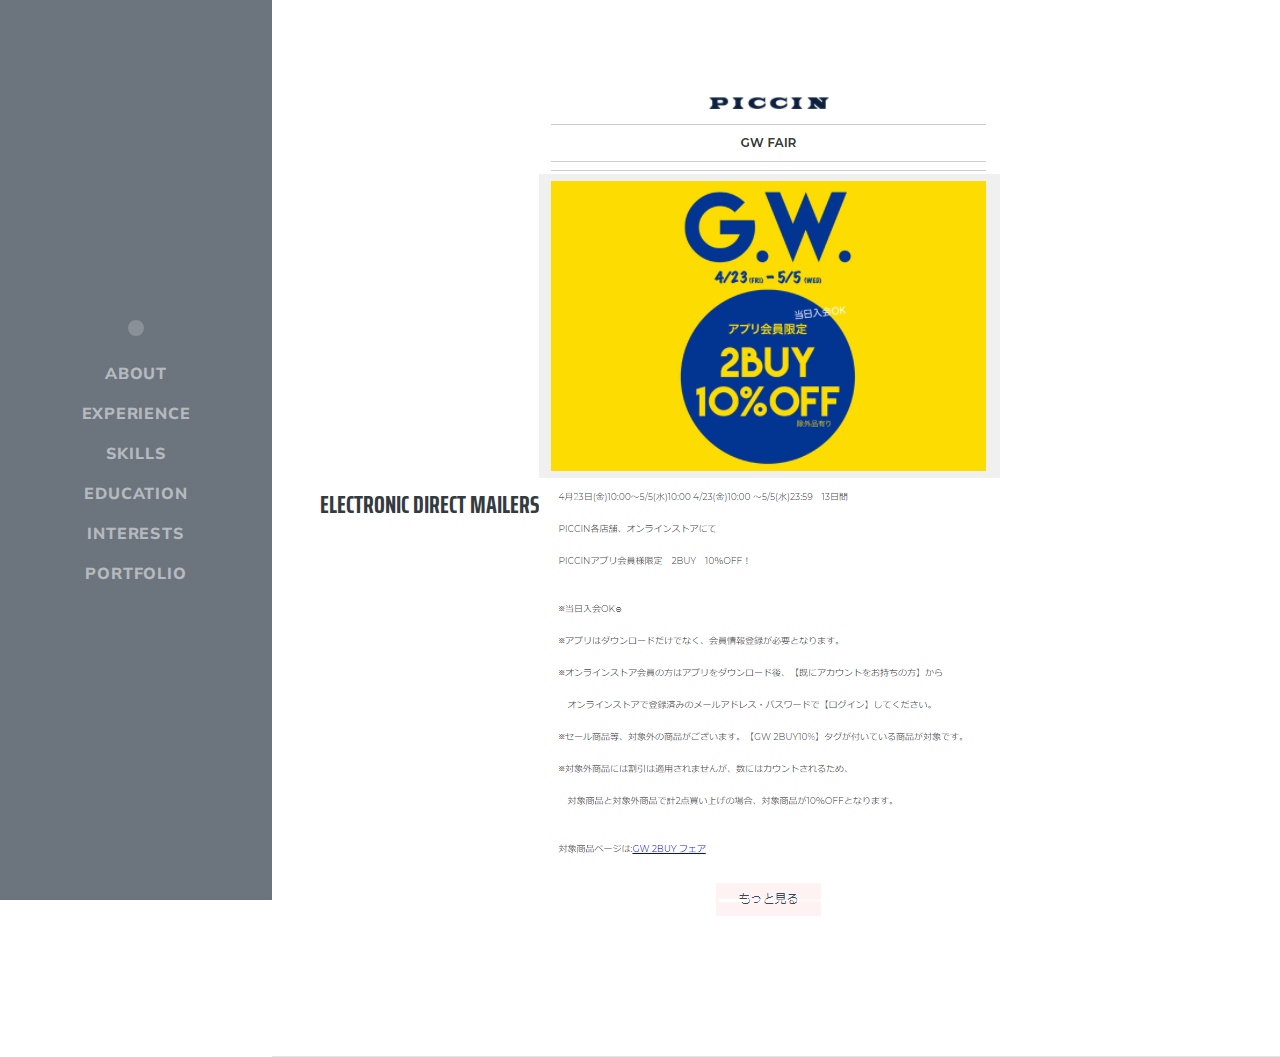
==== portfolio.html @ f83d995c "Update portfolio.html" ====
<!DOCTYPE html>
<html lang="en">
    <head>
        <meta charset="utf-8" />
        <meta name="viewport" content="width=device-width, initial-scale=1, shrink-to-fit=no" />
        <meta name="description" content="" />
        <meta name="author" content="" />
        <title>Resume: Ivan Neo</title>
        <link rel="icon" type="image/x-icon" href="assets/img/favicon.ico" />
        <!-- Font Awesome icons (free version)-->
        <script src="https://use.fontawesome.com/releases/v5.13.0/js/all.js" crossorigin="anonymous"></script>
        <!-- Google fonts-->
        <link href="https://fonts.googleapis.com/css?family=Saira+Extra+Condensed:500,700" rel="stylesheet" type="text/css" />
        <link href="https://fonts.googleapis.com/css?family=Muli:400,400i,800,800i" rel="stylesheet" type="text/css" />
        <!-- Core theme CSS (includes Bootstrap)-->
        <link href="css/styles.css" rel="stylesheet" />
    </head>
    <body id="page-top">
        <!-- Navigation-->
        <nav class="navbar navbar-expand-lg navbar-dark bg-primary fixed-top" id="sideNav">
            <a class="navbar-brand js-scroll-trigger" href="#page-top">
                <span class="d-block d-lg-none">Ivan Neo</span>
                <span class="d-none d-lg-block"><img class="img-fluid img-profile rounded-circle mx-auto mb-2" src="assets/img/ivaneo.jpg" alt="" /></span>
            </a>
            <button class="navbar-toggler" type="button" data-toggle="collapse" data-target="#navbarSupportedContent" aria-controls="navbarSupportedContent" aria-expanded="false" aria-label="Toggle navigation"><span class="navbar-toggler-icon"></span></button>
            <div class="collapse navbar-collapse" id="navbarSupportedContent">
                <ul class="navbar-nav">
                    <li class="nav-item"><a class="nav-link js-scroll-trigger" href="index.html#about">About</a></li>
                    <li class="nav-item"><a class="nav-link js-scroll-trigger" href="index.html#experience">Experience</a></li>
                    <li class="nav-item"><a class="nav-link js-scroll-trigger" href="index.html#skills">Skills</a></li>
                    <li class="nav-item"><a class="nav-link js-scroll-trigger" href="index.html#education">Education</a></li>
                    <li class="nav-item"><a class="nav-link js-scroll-trigger" href="index.html#interests">Interests</a></li>
                    <li class="nav-item"><a class="nav-link js-scroll-trigger" href="portfolio.html">Portfolio</a></li>
                </ul>
            </div>
        </nav>
        
        <!-- Page Content-->
        <div class="container-fluid p-0">
            <!-- About-->
            <section class="resume-section" id="about">
                              
    <h3 class="mb-5">Electronic Direct Mailers</h3>
                    <div class="d-flex flex-column flex-md-row justify-content-between mb-5">                 
                                     
         <div id="carouselEDM" class="carousel slide" data-ride="carousel">
  <ol class="carousel-indicators">
    <li data-target="#carouselEDM" data-slide-to="0" class="active"></li>
    <li data-target="#carouselEDM" data-slide-to="1"></li>
    <li data-target="#carouselEDM" data-slide-to="2"></li>
  </ol>
  <div class="carousel-inner">
    <div class="carousel-item active">
      <img class="d-block w-100" src="assets/img/edm-event-sp.PNG" alt="Event EDM">
    </div>
    <div class="carousel-item">
      <img class="d-block w-100" src="assets/img/edm-feature-sp.PNG" alt="Feature EDM">
    </div>
    <div class="carousel-item">
      <img class="d-block w-100" src="assets/img/edm-new-sp.PNG" alt="New Item EDM">
    </div>
  </div>
  <a class="carousel-control-prev" href="#carouselEDM" role="button" data-slide="prev">
    <span class="carousel-control-prev-icon" aria-hidden="true"></span>
    <span class="sr-only">Previous</span>
  </a>
  <a class="carousel-control-next" href="#carouselEDM" role="button" data-slide="next">
    <span class="carousel-control-next-icon" aria-hidden="true"></span>
    <span class="sr-only">Next</span>
  </a>
</div>
   </div>                
            </section>
            <hr class="m-0" />
 
        <!-- Bootstrap core JS-->
        <script src="https://cdnjs.cloudflare.com/ajax/libs/jquery/3.5.1/jquery.min.js"></script>
        <script src="https://stackpath.bootstrapcdn.com/bootstrap/4.5.0/js/bootstrap.bundle.min.js"></script>
        <!-- Third party plugin JS-->
        <script src="https://cdnjs.cloudflare.com/ajax/libs/jquery-easing/1.4.1/jquery.easing.min.js"></script>
        <!-- Core theme JS-->
        <script src="js/scripts.js"></script>
    </body>
</html>
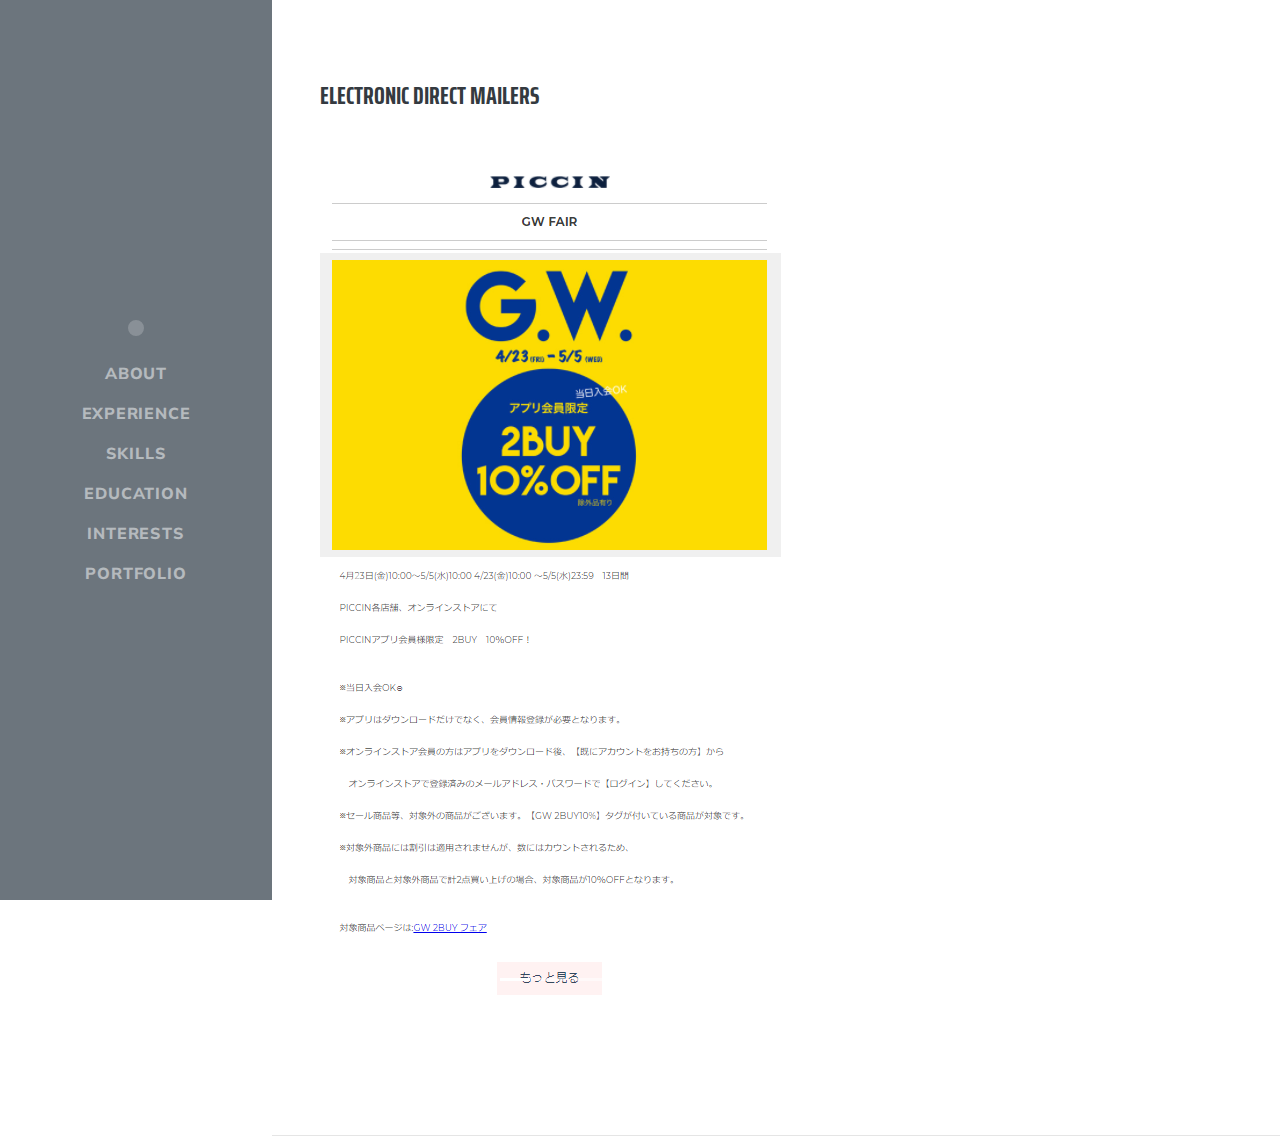
==== commit 20361a42: "Update portfolio.html" ====
--- a/portfolio.html
+++ b/portfolio.html
@@ -38,11 +38,10 @@
         <!-- Page Content-->
         <div class="container-fluid p-0">
             <!-- About-->
-            <section class="resume-section" id="about">
-                              
-    <h3 class="mb-5">Electronic Direct Mailers</h3>
+    <section class="resume-section" id="about">                         
                     <div class="d-flex flex-column flex-md-row justify-content-between mb-5">                 
-                                     
+                     <div class="flex-grow-1">       
+                             <h3 class="mb-5">Electronic Direct Mailers</h3>
          <div id="carouselEDM" class="carousel slide" data-ride="carousel">
   <ol class="carousel-indicators">
     <li data-target="#carouselEDM" data-slide-to="0" class="active"></li>
@@ -68,9 +67,10 @@
     <span class="carousel-control-next-icon" aria-hidden="true"></span>
     <span class="sr-only">Next</span>
   </a>
-</div>
-   </div>                
-            </section>
+  </div>            
+  </div>
+  </div>                
+  </section>
             <hr class="m-0" />
  
         <!-- Bootstrap core JS-->
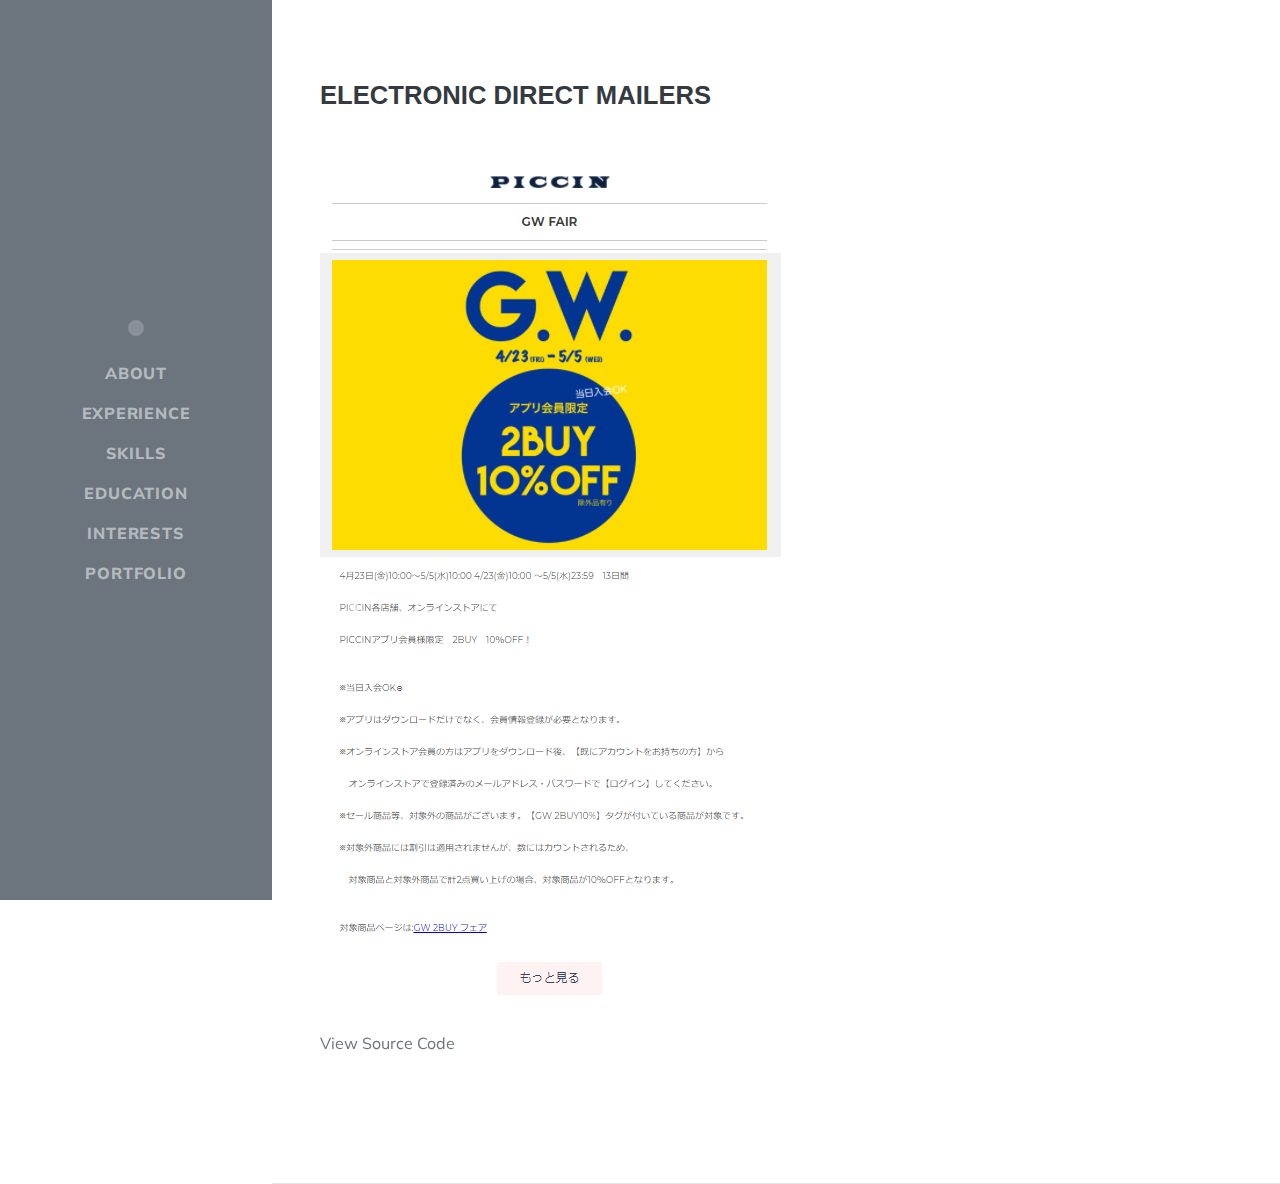
==== commit 7c5cc141: "Update portfolio.html" ====
--- a/portfolio.html
+++ b/portfolio.html
@@ -1,20 +1,22 @@
 <!DOCTYPE html>
+<html lang="en">
+   
+    <!DOCTYPE html>
 <html lang="en">
     <head>
         <meta charset="utf-8" />
         <meta name="viewport" content="width=device-width, initial-scale=1, shrink-to-fit=no" />
-        <meta name="description" content="" />
-        <meta name="author" content="" />
+        <meta name="description" content="Resume - Portfolio" />
+        <meta name="author" content="Ivan Neo" />
         <title>Resume: Ivan Neo</title>
         <link rel="icon" type="image/x-icon" href="assets/img/favicon.ico" />
-        <!-- Font Awesome icons (free version)-->
-        <script src="https://use.fontawesome.com/releases/v5.13.0/js/all.js" crossorigin="anonymous"></script>
         <!-- Google fonts-->
-        <link href="https://fonts.googleapis.com/css?family=Saira+Extra+Condensed:500,700" rel="stylesheet" type="text/css" />
-        <link href="https://fonts.googleapis.com/css?family=Muli:400,400i,800,800i" rel="stylesheet" type="text/css" />
+        <link href="https://fonts.googleapis.com/css?family=Josefin+Sans:400,600" rel="stylesheet" type="text/css" />
+               <link href="https://fonts.googleapis.com/css?family=Muli:400,400i,800,800i" rel="stylesheet" type="text/css" />
         <!-- Core theme CSS (includes Bootstrap)-->
         <link href="css/styles.css" rel="stylesheet" />
     </head>
+    
     <body id="page-top">
         <!-- Navigation-->
         <nav class="navbar navbar-expand-lg navbar-dark bg-primary fixed-top" id="sideNav">
@@ -43,14 +45,9 @@
                      <div class="flex-grow-1">       
                              <h3 class="mb-5">Electronic Direct Mailers</h3>
          <div id="carouselEDM" class="carousel slide" data-ride="carousel">
-  <ol class="carousel-indicators">
-    <li data-target="#carouselEDM" data-slide-to="0" class="active"></li>
-    <li data-target="#carouselEDM" data-slide-to="1"></li>
-    <li data-target="#carouselEDM" data-slide-to="2"></li>
-  </ol>
   <div class="carousel-inner">
     <div class="carousel-item active">
-      <img class="d-block w-100" src="assets/img/edm-event-sp.PNG" alt="Event EDM">
+      <img class="d-block w-100" src="assets/img/edm-event-sp.PNG" alt="Event EDM"><br>View Source Code
     </div>
     <div class="carousel-item">
       <img class="d-block w-100" src="assets/img/edm-feature-sp.PNG" alt="Feature EDM">
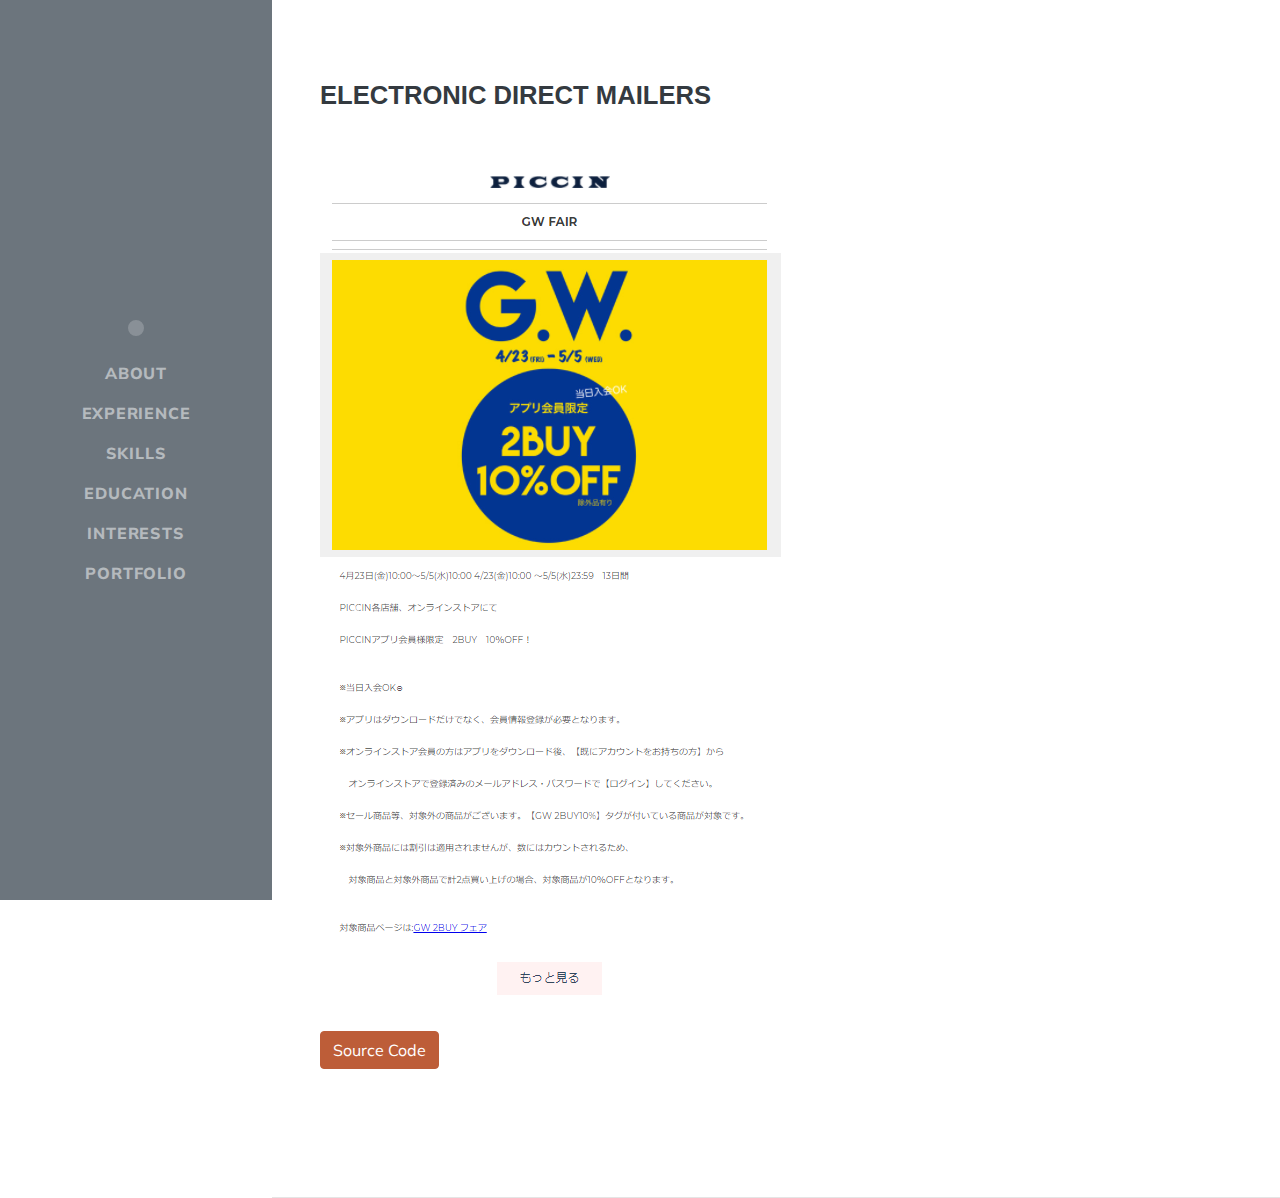
==== commit 38e14764: "Update portfolio.html" ====
--- a/portfolio.html
+++ b/portfolio.html
@@ -47,7 +47,7 @@
          <div id="carouselEDM" class="carousel slide" data-ride="carousel">
   <div class="carousel-inner">
     <div class="carousel-item active">
-      <img class="d-block w-100" src="assets/img/edm-event-sp.PNG" alt="Event EDM"><br>View Source Code
+      <img class="d-block w-100" src="assets/img/edm-event-sp.PNG" alt="Event EDM"><br><button type="button" class="btn btn-primary">Source Code</button>
     </div>
     <div class="carousel-item">
       <img class="d-block w-100" src="assets/img/edm-feature-sp.PNG" alt="Feature EDM">
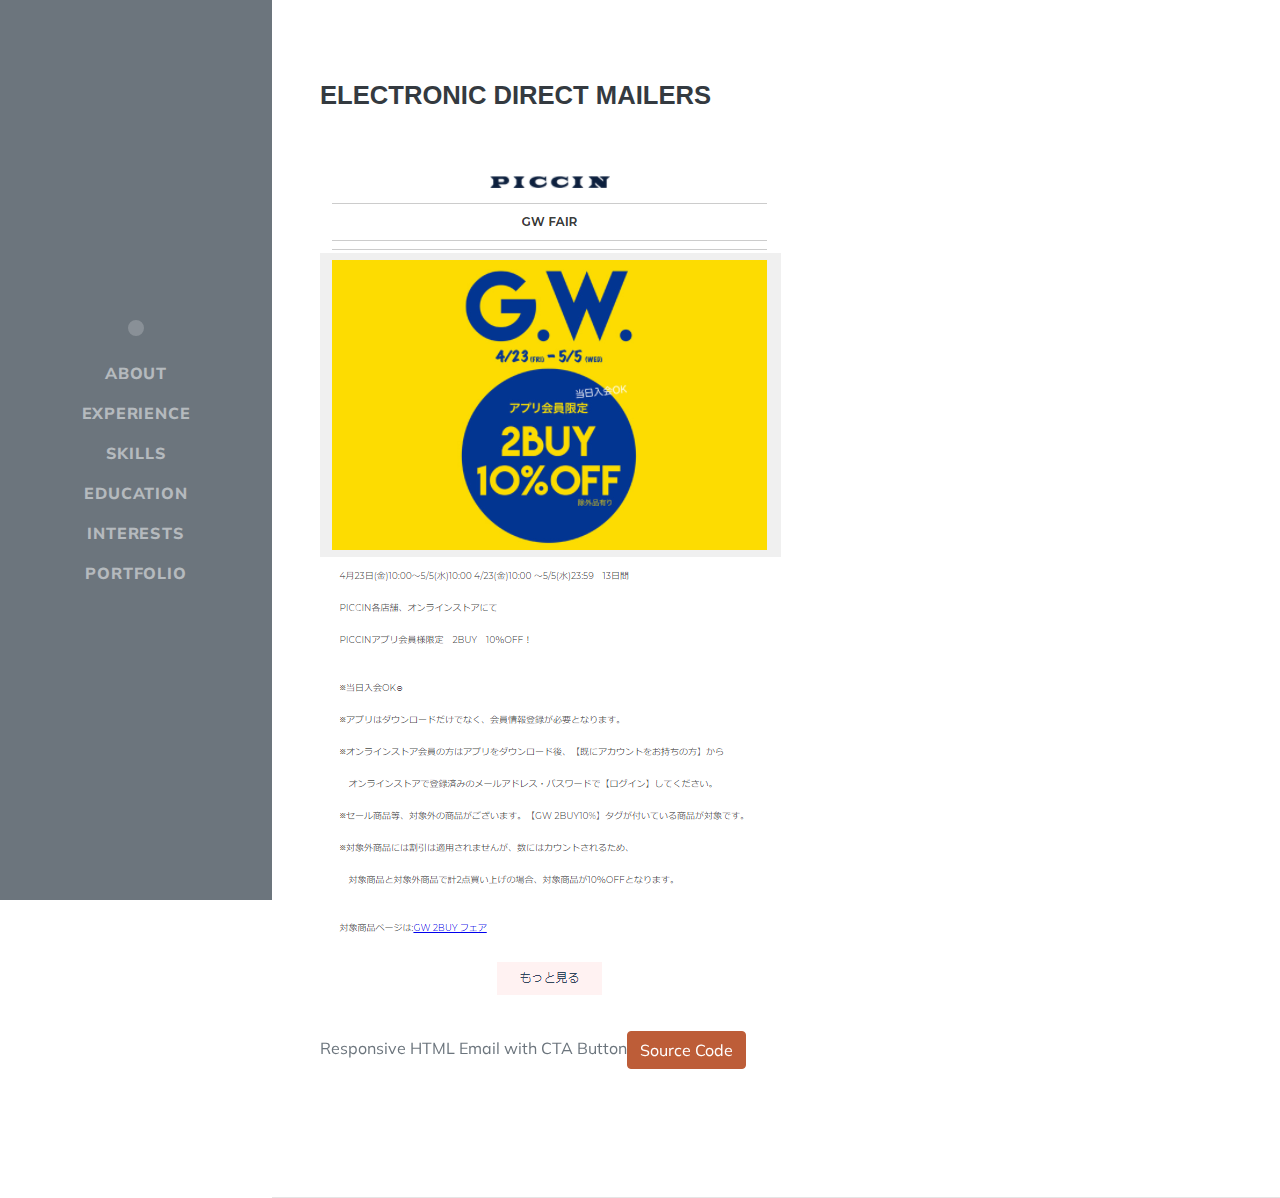
==== commit e9ac4978: "Update portfolio.html" ====
--- a/portfolio.html
+++ b/portfolio.html
@@ -47,13 +47,16 @@
          <div id="carouselEDM" class="carousel slide" data-ride="carousel">
   <div class="carousel-inner">
     <div class="carousel-item active">
-      <img class="d-block w-100" src="assets/img/edm-event-sp.PNG" alt="Event EDM"><br><button type="button" class="btn btn-primary">Source Code</button>
+      <img class="d-block w-100" src="assets/img/edm-event-sp.PNG" alt="Event EDM">
+      <br>Responsive HTML Email with CTA Button<button type="button" class="btn btn-primary">Source Code</button>
     </div>
     <div class="carousel-item">
       <img class="d-block w-100" src="assets/img/edm-feature-sp.PNG" alt="Feature EDM">
+       <br>Responsive HTML Email with CTA Button<button type="button" class="btn btn-primary">Source Code</button>
     </div>
     <div class="carousel-item">
       <img class="d-block w-100" src="assets/img/edm-new-sp.PNG" alt="New Item EDM">
+      <br>Responsive HTML Email with CTA Button<button type="button" class="btn btn-primary">Source Code</button>
     </div>
   </div>
   <a class="carousel-control-prev" href="#carouselEDM" role="button" data-slide="prev">
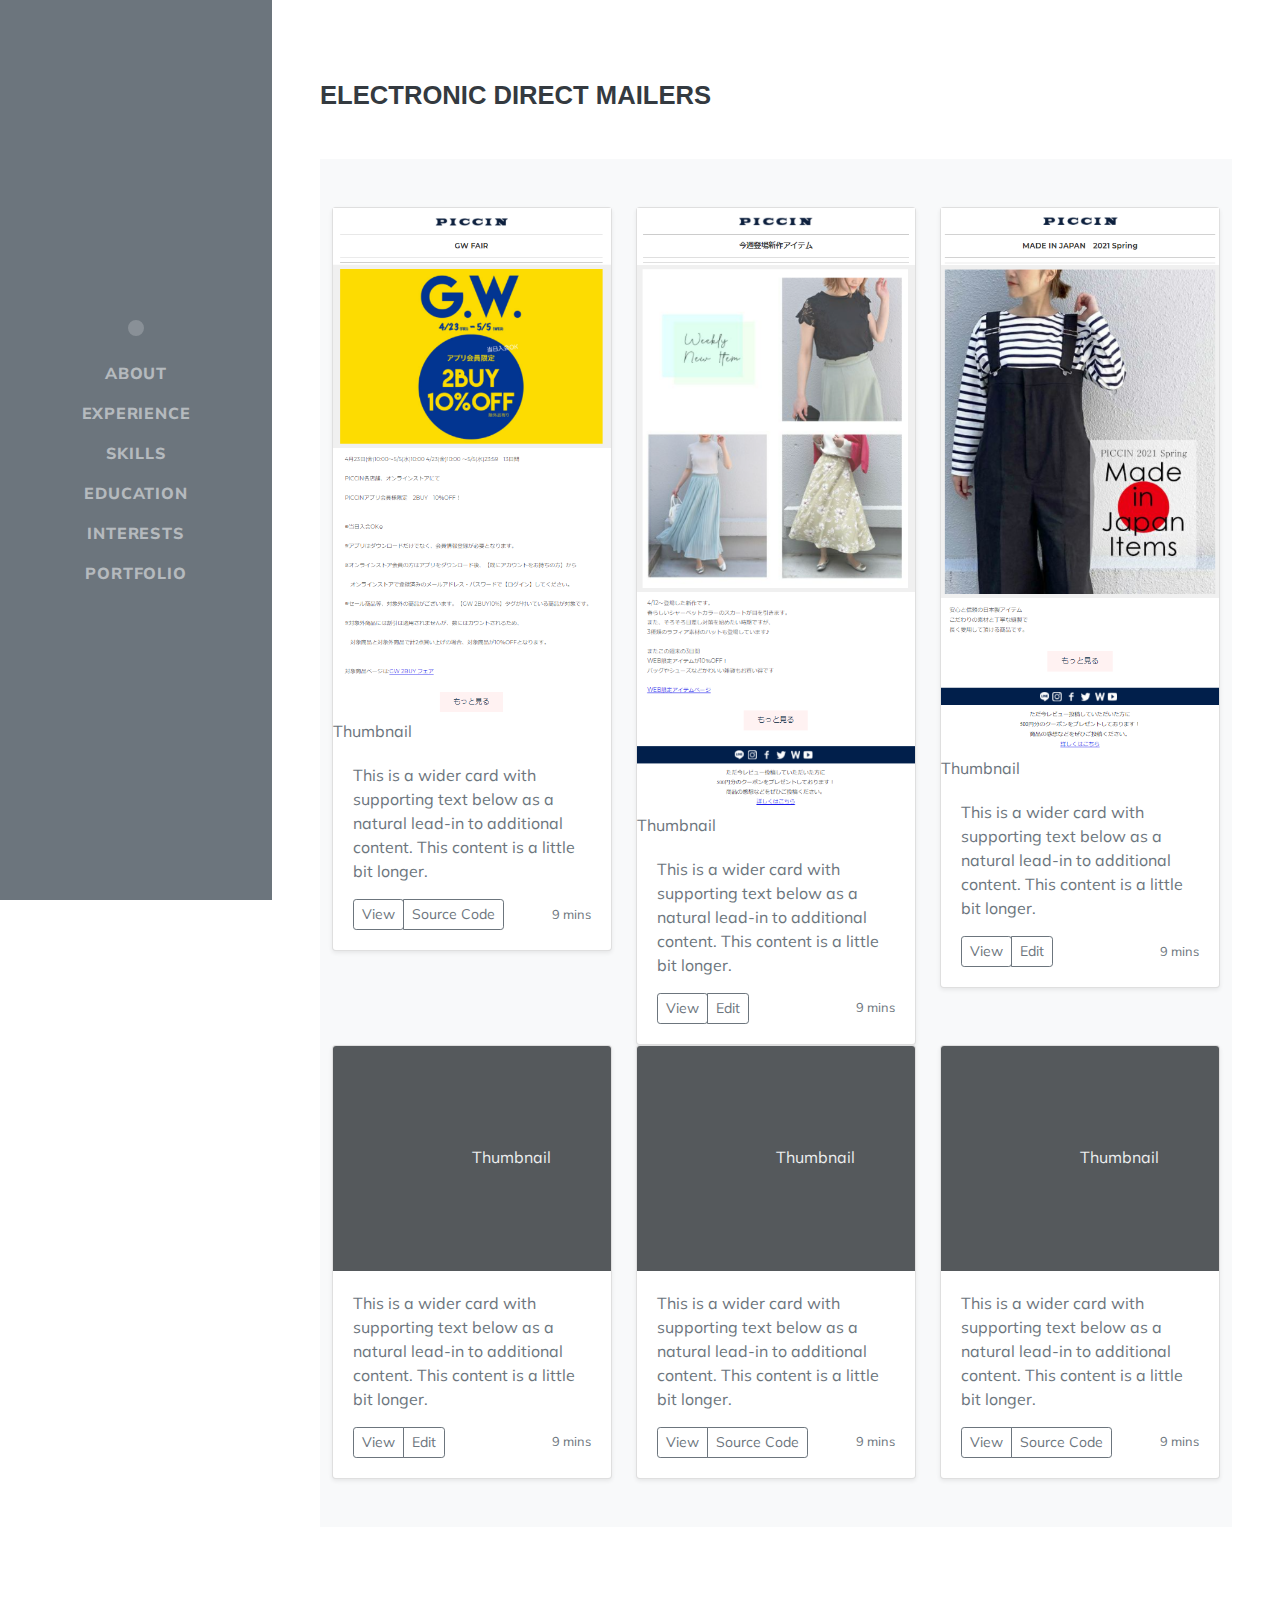
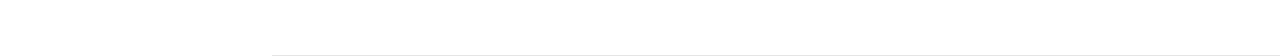
==== commit 6df8a806: "Update portfolio.html" ====
--- a/portfolio.html
+++ b/portfolio.html
@@ -44,32 +44,130 @@
                     <div class="d-flex flex-column flex-md-row justify-content-between mb-5">                 
                      <div class="flex-grow-1">       
                              <h3 class="mb-5">Electronic Direct Mailers</h3>
-         <div id="carouselEDM" class="carousel slide" data-ride="carousel">
-  <div class="carousel-inner">
-    <div class="carousel-item active">
-      <img class="d-block w-100" src="assets/img/edm-event-sp.PNG" alt="Event EDM">
-      <br>Responsive HTML Email with CTA Button<button type="button" class="btn btn-primary">Source Code</button>
-    </div>
-    <div class="carousel-item">
-      <img class="d-block w-100" src="assets/img/edm-feature-sp.PNG" alt="Feature EDM">
-       <br>Responsive HTML Email with CTA Button<button type="button" class="btn btn-primary">Source Code</button>
-    </div>
-    <div class="carousel-item">
-      <img class="d-block w-100" src="assets/img/edm-new-sp.PNG" alt="New Item EDM">
-      <br>Responsive HTML Email with CTA Button<button type="button" class="btn btn-primary">Source Code</button>
-    </div>
-  </div>
-  <a class="carousel-control-prev" href="#carouselEDM" role="button" data-slide="prev">
-    <span class="carousel-control-prev-icon" aria-hidden="true"></span>
-    <span class="sr-only">Previous</span>
-  </a>
-  <a class="carousel-control-next" href="#carouselEDM" role="button" data-slide="next">
-    <span class="carousel-control-next-icon" aria-hidden="true"></span>
-    <span class="sr-only">Next</span>
-  </a>
+	<div class="album py-5 bg-light">
+    <div class="container">
+	    
+	    <div class="post-container" id="post-container">
+        <script type="text/javascript">
+
+                $().ready(function(){
+                    $('.spoiler').hide()
+                    $(document).on('click', '.showSpoiler', function(){
+                        $(this).closest('div').find('.spoiler').show()
+                        $(this).hide()
+                        return false
+                    })
+                })
+            
+</script>
+
+      <div class="row row-cols-1 row-cols-sm-2 row-cols-md-3 g-3">
+	  
+	        <div class="col">
+          <div class="card shadow-sm">
+            <img class="d-block w-100" src="assets/img/edm-event-sp.PNG" alt="Event EDM"><title>Placeholder</title><rect width="100%" height="100%" fill="#55595c"/><text x="50%" y="50%" fill="#eceeef" dy=".3em">Thumbnail</text></img>
+
+            <div class="card-body">
+              <p class="card-text">This is a wider card with supporting text below as a natural lead-in to additional content. This content is a little bit longer.</p>
+              <div class="d-flex justify-content-between align-items-center">
+                <div class="btn-group">
+			<a href="assets/img/edm/edm-event.html" target="_blank"><button type="button" class="btn btn-sm btn-outline-secondary">View</button></a>
+                  <button type="button" class="btn btn-sm btn-outline-secondary">Source Code</button>
+                </div>
+                <small class="text-muted">9 mins</small>
+              </div>
+            </div>
+          </div>
+        </div>
+		
+        <div class="col">
+          <div class="card shadow-sm">
+			<img class="d-block w-100" src="assets/img/edm-new-sp.PNG" alt="Event EDM"><title>Placeholder</title><rect width="100%" height="100%" fill="#55595c"/><text x="50%" y="50%" fill="#eceeef" dy=".3em">Thumbnail</text></img>
+
+            <div class="card-body">
+              <p class="card-text">This is a wider card with supporting text below as a natural lead-in to additional content. This content is a little bit longer.</p>
+              <div class="d-flex justify-content-between align-items-center">
+                <div class="btn-group">
+                  <a href="assets/img/edm/edm-event.html" target="_blank"><button type="button" class="btn btn-sm btn-outline-secondary">View</button></a>
+                  <button type="button" class="btn btn-sm btn-outline-secondary">Edit</button>
+                </div>
+                <small class="text-muted">9 mins</small>
+              </div>
+            </div>
+          </div>
+        </div>
+		
+        <div class="col">
+          <div class="card shadow-sm">
+			<img class="d-block w-100" src="assets/img/edm-feature-sp.PNG" alt="Event EDM"><title>Placeholder</title><rect width="100%" height="100%" fill="#55595c"/><text x="50%" y="50%" fill="#eceeef" dy=".3em">Thumbnail</text></img>
+
+            <div class="card-body">
+              <p class="card-text">This is a wider card with supporting text below as a natural lead-in to additional content. This content is a little bit longer.</p>
+              <div class="d-flex justify-content-between align-items-center">
+                <div class="btn-group">
+                  <a href="assets/img/edm/edm-event.html" target="_blank"><button type="button" class="btn btn-sm btn-outline-secondary">View</button></a>
+                  <button type="button" class="btn btn-sm btn-outline-secondary">Edit</button>
+                </div>
+                <small class="text-muted">9 mins</small>
+              </div>
+            </div>
+          </div>
+        </div>
+		
+        <div class="col">
+          <div class="card shadow-sm">
+            <svg class="bd-placeholder-img card-img-top" width="100%" height="225" xmlns="http://www.w3.org/2000/svg" role="img" aria-label="Placeholder: Thumbnail" preserveAspectRatio="xMidYMid slice" focusable="false"><title>Placeholder</title><rect width="100%" height="100%" fill="#55595c"/><text x="50%" y="50%" fill="#eceeef" dy=".3em">Thumbnail</text></svg>
+
+            <div class="card-body">
+              <p class="card-text">This is a wider card with supporting text below as a natural lead-in to additional content. This content is a little bit longer.</p>
+              <div class="d-flex justify-content-between align-items-center">
+                <div class="btn-group">
+                  <button type="button" class="btn btn-sm btn-outline-secondary">View</button>
+                  <button type="button" class="btn btn-sm btn-outline-secondary">Edit</button>
+                </div>
+                <small class="text-muted">9 mins</small>
+              </div>
+            </div>
+          </div>
+        </div>
+  
+        <div class="col">
+          <div class="card shadow-sm">
+            <svg class="bd-placeholder-img card-img-top" width="100%" height="225" xmlns="http://www.w3.org/2000/svg" role="img" aria-label="Placeholder: Thumbnail" preserveAspectRatio="xMidYMid slice" focusable="false"><title>Placeholder</title><rect width="100%" height="100%" fill="#55595c"/><text x="50%" y="50%" fill="#eceeef" dy=".3em">Thumbnail</text></svg>
+
+            <div class="card-body">
+              <p class="card-text">This is a wider card with supporting text below as a natural lead-in to additional content. This content is a little bit longer.</p>
+              <div class="d-flex justify-content-between align-items-center">
+                <div class="btn-group">
+                  <button type="button" class="btn btn-sm btn-outline-secondary">View</button>
+                  <button type="button" class="btn btn-sm btn-outline-secondary">Source Code</button>
+                </div>
+                <small class="text-muted">9 mins</small>
+              </div>
+            </div>
+          </div>
+        </div>
+		
+        <div class="col">
+          <div class="card shadow-sm">
+            <svg class="bd-placeholder-img card-img-top" width="100%" height="225" xmlns="http://www.w3.org/2000/svg" role="img" aria-label="Placeholder: Thumbnail" preserveAspectRatio="xMidYMid slice" focusable="false"><title>Placeholder</title><rect width="100%" height="100%" fill="#55595c"/><text x="50%" y="50%" fill="#eceeef" dy=".3em">Thumbnail</text></svg>
+
+            <div class="card-body">
+              <p class="card-text">This is a wider card with supporting text below as a natural lead-in to additional content. This content is a little bit longer.</p>
+              <div class="d-flex justify-content-between align-items-center">
+                <div class="btn-group">
+                  <button type="button" class="btn btn-sm btn-outline-secondary">View</button>
+                  <button type="button" class="btn btn-sm btn-outline-secondary">Source Code</button>
+                </div>
+                <small class="text-muted">9 mins</small>
+              </div>
+            </div>
+          </div>
+        </div>		
   </div>            
   </div>
-  </div>                
+  </div>   
+	    </div>
   </section>
             <hr class="m-0" />
  
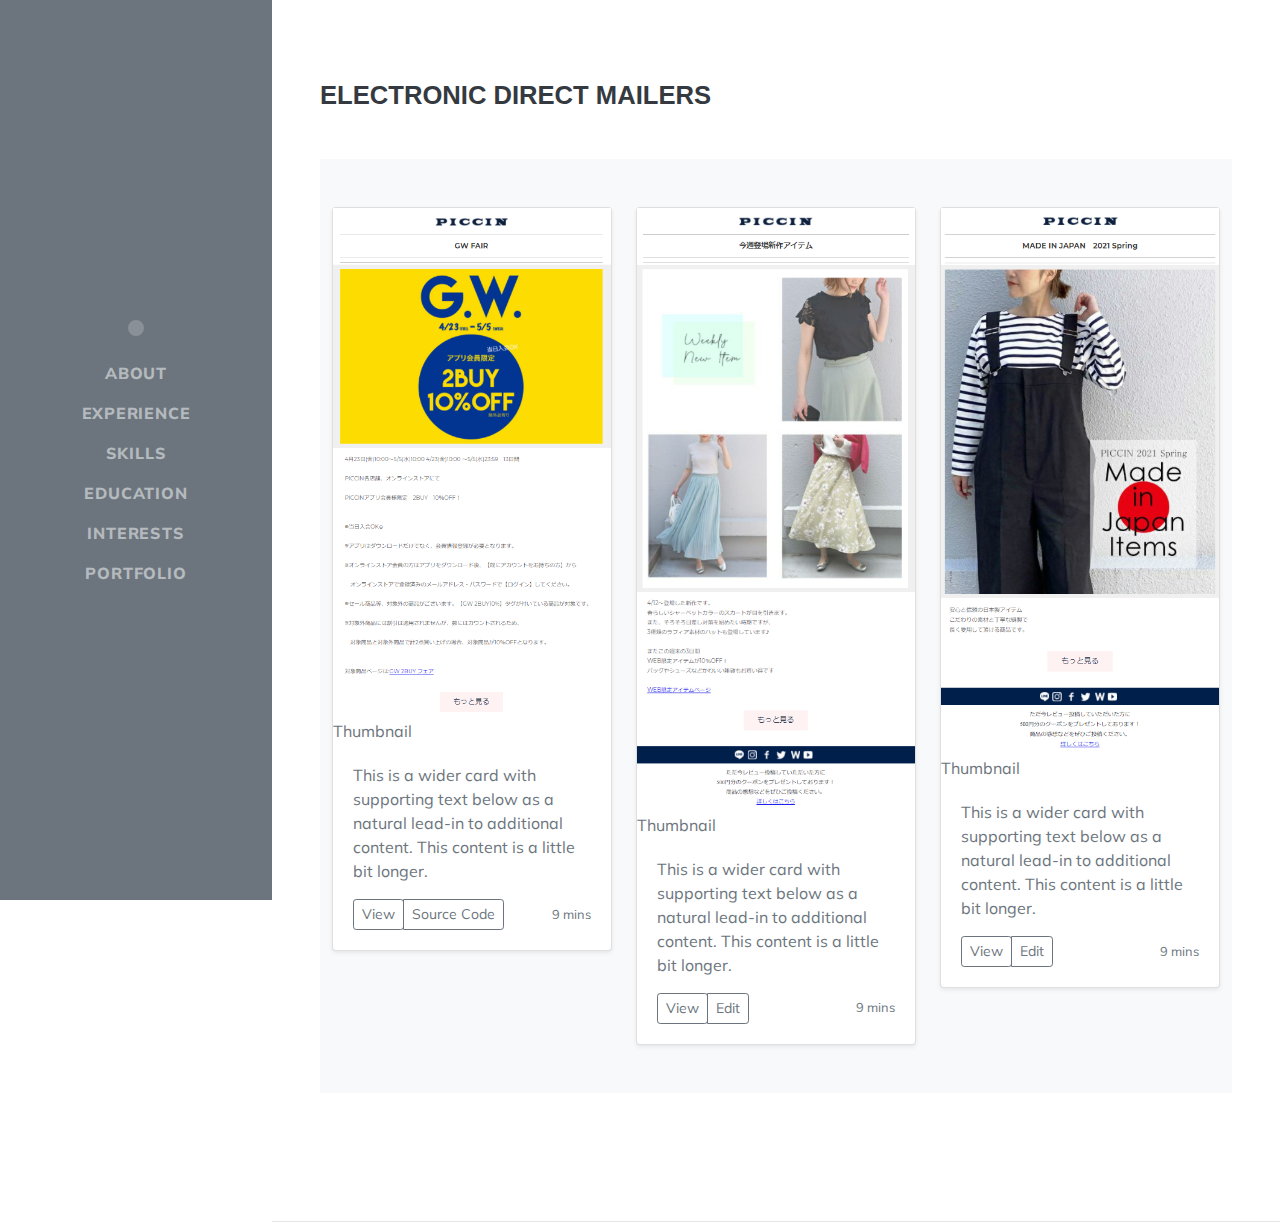
==== commit 06a8addc: "Update portfolio.html" ====
--- a/portfolio.html
+++ b/portfolio.html
@@ -47,20 +47,7 @@
 	<div class="album py-5 bg-light">
     <div class="container">
 	    
-	    <div class="post-container" id="post-container">
-        <script type="text/javascript">
-
-                $().ready(function(){
-                    $('.spoiler').hide()
-                    $(document).on('click', '.showSpoiler', function(){
-                        $(this).closest('div').find('.spoiler').show()
-                        $(this).hide()
-                        return false
-                    })
-                })
-            
-</script>
-
+	
       <div class="row row-cols-1 row-cols-sm-2 row-cols-md-3 g-3">
 	  
 	        <div class="col">
@@ -112,62 +99,12 @@
               </div>
             </div>
           </div>
-        </div>
-		
-        <div class="col">
-          <div class="card shadow-sm">
-            <svg class="bd-placeholder-img card-img-top" width="100%" height="225" xmlns="http://www.w3.org/2000/svg" role="img" aria-label="Placeholder: Thumbnail" preserveAspectRatio="xMidYMid slice" focusable="false"><title>Placeholder</title><rect width="100%" height="100%" fill="#55595c"/><text x="50%" y="50%" fill="#eceeef" dy=".3em">Thumbnail</text></svg>
-
-            <div class="card-body">
-              <p class="card-text">This is a wider card with supporting text below as a natural lead-in to additional content. This content is a little bit longer.</p>
-              <div class="d-flex justify-content-between align-items-center">
-                <div class="btn-group">
-                  <button type="button" class="btn btn-sm btn-outline-secondary">View</button>
-                  <button type="button" class="btn btn-sm btn-outline-secondary">Edit</button>
-                </div>
-                <small class="text-muted">9 mins</small>
-              </div>
-            </div>
-          </div>
-        </div>
-  
-        <div class="col">
-          <div class="card shadow-sm">
-            <svg class="bd-placeholder-img card-img-top" width="100%" height="225" xmlns="http://www.w3.org/2000/svg" role="img" aria-label="Placeholder: Thumbnail" preserveAspectRatio="xMidYMid slice" focusable="false"><title>Placeholder</title><rect width="100%" height="100%" fill="#55595c"/><text x="50%" y="50%" fill="#eceeef" dy=".3em">Thumbnail</text></svg>
-
-            <div class="card-body">
-              <p class="card-text">This is a wider card with supporting text below as a natural lead-in to additional content. This content is a little bit longer.</p>
-              <div class="d-flex justify-content-between align-items-center">
-                <div class="btn-group">
-                  <button type="button" class="btn btn-sm btn-outline-secondary">View</button>
-                  <button type="button" class="btn btn-sm btn-outline-secondary">Source Code</button>
-                </div>
-                <small class="text-muted">9 mins</small>
-              </div>
-            </div>
-          </div>
-        </div>
-		
-        <div class="col">
-          <div class="card shadow-sm">
-            <svg class="bd-placeholder-img card-img-top" width="100%" height="225" xmlns="http://www.w3.org/2000/svg" role="img" aria-label="Placeholder: Thumbnail" preserveAspectRatio="xMidYMid slice" focusable="false"><title>Placeholder</title><rect width="100%" height="100%" fill="#55595c"/><text x="50%" y="50%" fill="#eceeef" dy=".3em">Thumbnail</text></svg>
-
-            <div class="card-body">
-              <p class="card-text">This is a wider card with supporting text below as a natural lead-in to additional content. This content is a little bit longer.</p>
-              <div class="d-flex justify-content-between align-items-center">
-                <div class="btn-group">
-                  <button type="button" class="btn btn-sm btn-outline-secondary">View</button>
-                  <button type="button" class="btn btn-sm btn-outline-secondary">Source Code</button>
-                </div>
-                <small class="text-muted">9 mins</small>
-              </div>
-            </div>
-          </div>
-        </div>		
+        </div>         		
+      
   </div>            
   </div>
   </div>   
-	    </div>
+	
   </section>
             <hr class="m-0" />
  
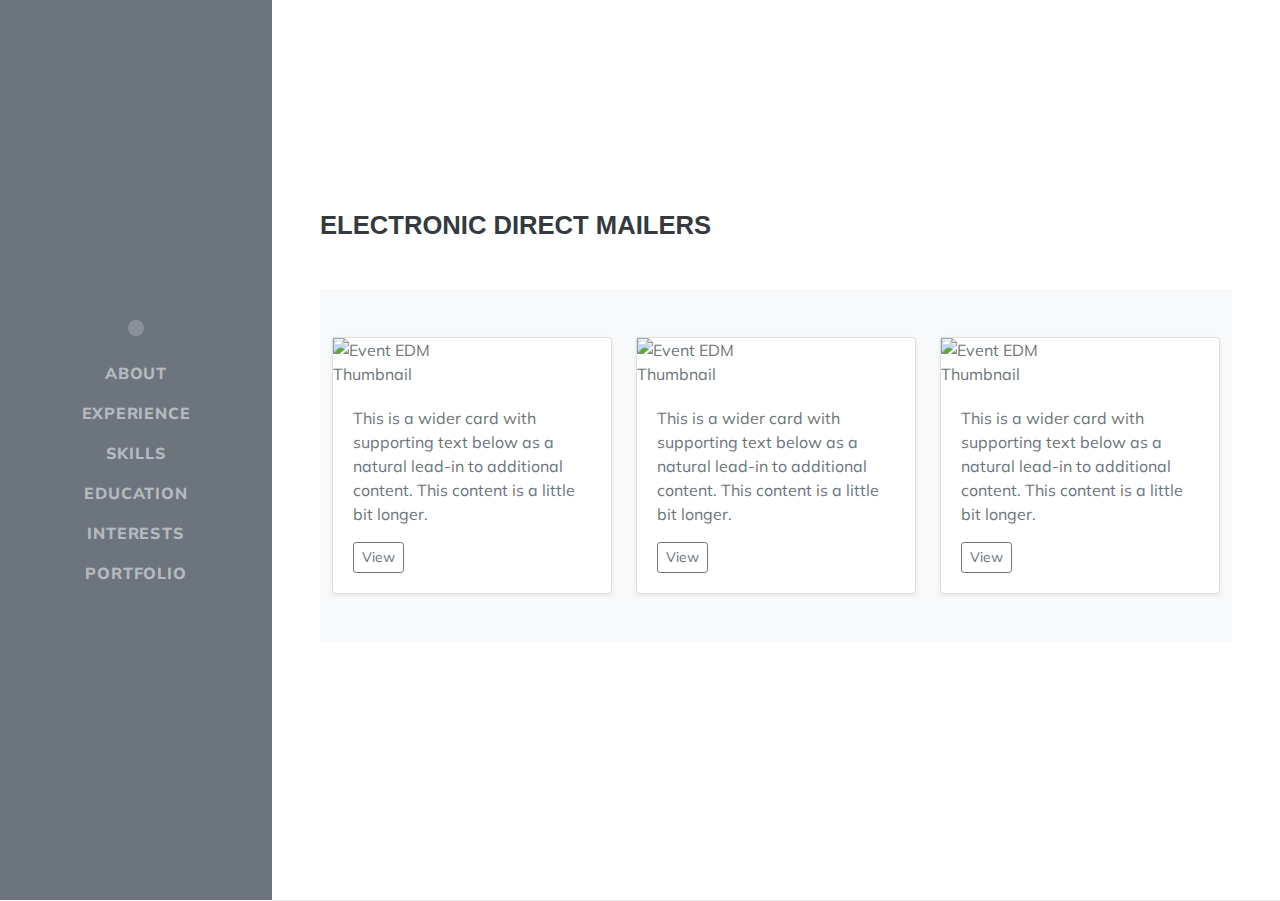
==== commit 3cde8297: "Update portfolio.html" ====
--- a/portfolio.html
+++ b/portfolio.html
@@ -52,16 +52,14 @@
 	  
 	        <div class="col">
           <div class="card shadow-sm">
-            <img class="d-block w-100" src="assets/img/edm-event-sp.PNG" alt="Event EDM"><title>Placeholder</title><rect width="100%" height="100%" fill="#55595c"/><text x="50%" y="50%" fill="#eceeef" dy=".3em">Thumbnail</text></img>
+            <img class="d-block w-100" src="assets/img/edm-gw.jpg" alt="Event EDM"><title>Placeholder</title><rect width="100%" height="100%" fill="#55595c"/><text x="50%" y="50%" fill="#eceeef" dy=".3em">Thumbnail</text></img>
 
             <div class="card-body">
               <p class="card-text">This is a wider card with supporting text below as a natural lead-in to additional content. This content is a little bit longer.</p>
               <div class="d-flex justify-content-between align-items-center">
                 <div class="btn-group">
-			<a href="assets/img/edm/edm-event.html" target="_blank"><button type="button" class="btn btn-sm btn-outline-secondary">View</button></a>
-                  <button type="button" class="btn btn-sm btn-outline-secondary">Source Code</button>
+			<a href="assets/img/edm/GW.html" target="_blank"><button type="button" class="btn btn-sm btn-outline-secondary">View</button></a>
                 </div>
-                <small class="text-muted">9 mins</small>
               </div>
             </div>
           </div>
@@ -69,34 +67,31 @@
 		
         <div class="col">
           <div class="card shadow-sm">
-			<img class="d-block w-100" src="assets/img/edm-new-sp.PNG" alt="Event EDM"><title>Placeholder</title><rect width="100%" height="100%" fill="#55595c"/><text x="50%" y="50%" fill="#eceeef" dy=".3em">Thumbnail</text></img>
+			<img class="d-block w-100" src="assets/img/edm-wnew.jpg" alt="Event EDM"><title>Placeholder</title><rect width="100%" height="100%" fill="#55595c"/><text x="50%" y="50%" fill="#eceeef" dy=".3em">Thumbnail</text></img>
 
             <div class="card-body">
               <p class="card-text">This is a wider card with supporting text below as a natural lead-in to additional content. This content is a little bit longer.</p>
               <div class="d-flex justify-content-between align-items-center">
                 <div class="btn-group">
-                  <a href="assets/img/edm/edm-event.html" target="_blank"><button type="button" class="btn btn-sm btn-outline-secondary">View</button></a>
-                  <button type="button" class="btn btn-sm btn-outline-secondary">Edit</button>
-                </div>
-                <small class="text-muted">9 mins</small>
-              </div>
+                  <a href="assets/img/edm/weeklynew.html" target="_blank"><button type="button" class="btn btn-sm btn-outline-secondary">View</button></a>
+                       </div>
+               </div>
             </div>
           </div>
         </div>
 		
         <div class="col">
           <div class="card shadow-sm">
-			<img class="d-block w-100" src="assets/img/edm-feature-sp.PNG" alt="Event EDM"><title>Placeholder</title><rect width="100%" height="100%" fill="#55595c"/><text x="50%" y="50%" fill="#eceeef" dy=".3em">Thumbnail</text></img>
+			<img class="d-block w-100" src="assets/img/edm-mij.jpg" alt="Event EDM"><title>Placeholder</title><rect width="100%" height="100%" fill="#55595c"/><text x="50%" y="50%" fill="#eceeef" dy=".3em">Thumbnail</text></img>
 
             <div class="card-body">
               <p class="card-text">This is a wider card with supporting text below as a natural lead-in to additional content. This content is a little bit longer.</p>
               <div class="d-flex justify-content-between align-items-center">
                 <div class="btn-group">
-                  <a href="assets/img/edm/edm-event.html" target="_blank"><button type="button" class="btn btn-sm btn-outline-secondary">View</button></a>
-                  <button type="button" class="btn btn-sm btn-outline-secondary">Edit</button>
-                </div>
-                <small class="text-muted">9 mins</small>
-              </div>
+                  <a href="assets/img/edm/mij.html" target="_blank"><button type="button" class="btn btn-sm btn-outline-secondary">View</button></a>
+                   </div>     
+		   </div>
+                  </div>
             </div>
           </div>
         </div>         		
